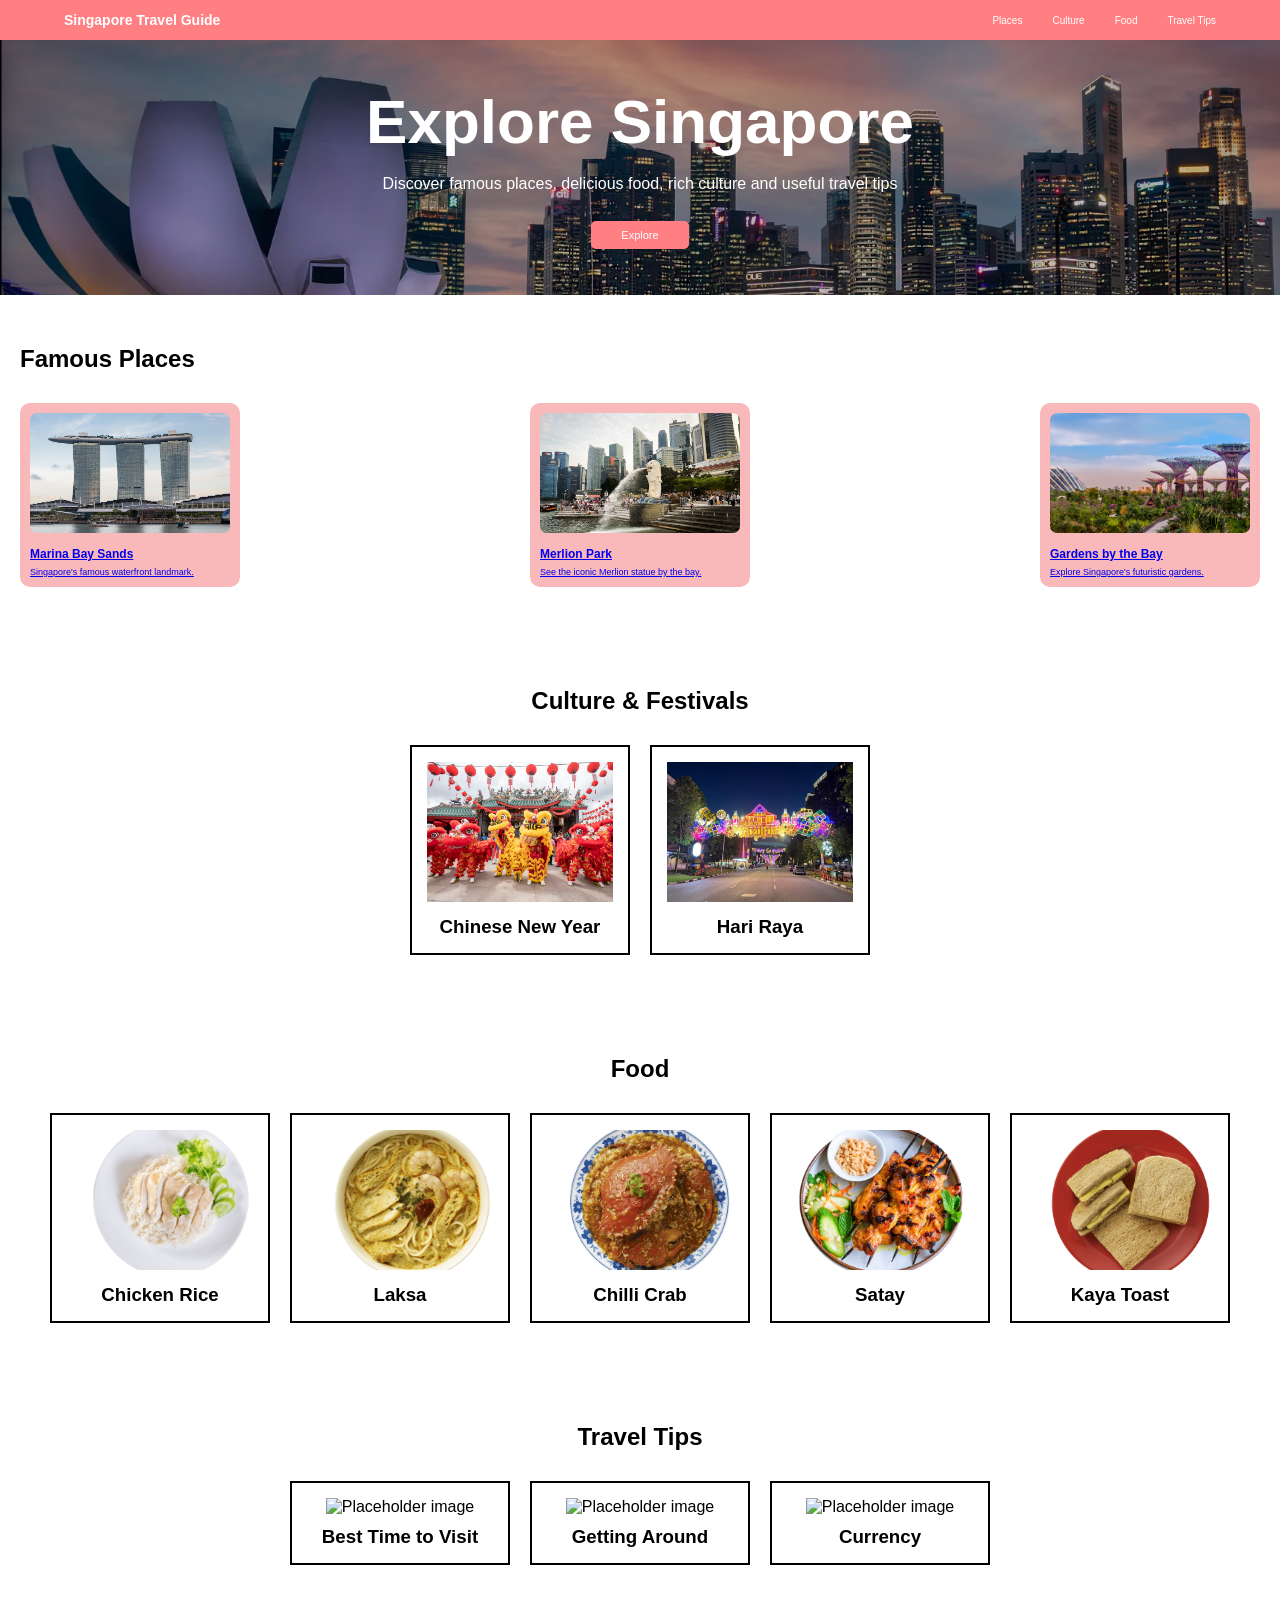
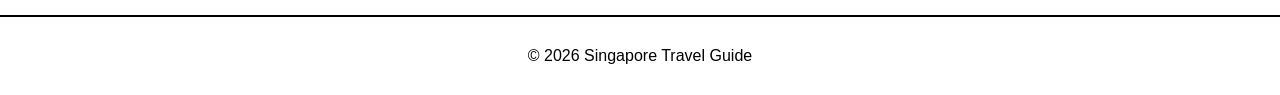
==== index.html @ 527b6844 "Add places page" ====
<!DOCTYPE html>
<html lang="en">
<head>
    <meta charset="UTF-8">
    <meta name="viewport" content="width=device-width, initial-scale=1.0">
    <title>Singapore Travel Guide</title>

    <link rel="stylesheet" href="style.css">
    
</head>

<body>
    <header>
        <h2 class="logo">Singapore Travel Guide</h2>

        <nav>
            <a href="#places">Places</a>
            <a href="#culture">Culture</a>
            <a href="#food">Food</a>
            <a href="#tips">Travel Tips</a>
        </nav>
    </header>

    <main>

        <section class="hero">

            <div class="hero-content">

            <h1>Explore Singapore</h1>

            <p>
                Discover famous places, delicious food, 
                rich culture and useful travel tips
            </p>

            <a href="places.html" class="hero-button">Explore</a>

            </div>

        </section>

        <!-- Places Section -->

        <section id="places" class="places">

            <h2>Famous Places</h2>

            <div class="place-container">

                <a href="places.html#marina" class="place-card">
                    <img src="images/marina-bay-sands.jpg" alt="Marina Bay Sands">
                    <h3>Marina Bay Sands</h3>
                    <p>Singapore's famous waterfront landmark.</p>
                </a>

                <a href="places.html#merlion" class="place-card">
                    <img src="images/merlion-park-singapore.jpg" alt="Merlion Park">
                    <h3>Merlion Park</h3>
                    <p>See the iconic Merlion statue by the bay.</p>
                </a>

                <a href="places.html#gardens" class="place-card">
                    <img src="images/garden-by-the-bay.jpg" alt="Gardens by the Bay">
                    <h3>Gardens by the Bay</h3>
                    <p>Explore Singapore's futuristic gardens.</p>
                </a>
        
            </div>

        </section>

        <!-- Culture Section -->

        <section id="culture" class="culture">

            <h2>Culture & Festivals</h2>

            <div class="culture-container">

                <div class="culture-card">
                    <img src="images/chinese-new-year.jpg" alt="Chinese New Year">
                    <h3>Chinese New Year</h3>
                </div>

                <div class="culture-card">
                    <img src="images/hari-raya.jpg" alt="Hari Raya">
                    <h3>Hari Raya</h3>
                </div>

            </div>

        </section>

        <!-- Food Section -->

        <section id="food" class="food">

            <h2>Food</h2>

            <div class="food-container">

                <div class="food-card">
                    <img src="images/chicken-rice.jpg" alt="Chicken Rice">
                    <h3>Chicken Rice</h3>
                </div>

                <div class="food-card">
                    <img src="images/laksa.jpg" alt="Laksa">
                    <h3>Laksa</h3>
                </div>

                <div class="food-card">
                    <img src="images/chilli-crab.jpg" alt="Chilli Crab">
                    <h3>Chilli Crab</h3>
                </div>

                <div class="food-card">
                    <img src="images/satay.jpg" alt="Satay">
                    <h3>Satay</h3>
                </div>

                <div class="food-card">
                    <img src="images/kaya-toast.jpg" alt="Kaya Toast">
                    <h3>Kaya Toast</h3>
                </div>

            </div>

        </section>

        <!-- Travel Tips Section -->

        <section id="tips" class="tips">

            <h2>Travel Tips</h2>

            <div class="tips-container">

                <div class="tips-card">
                    <img src="images/placeholder.jpg" alt="Placeholder image">
                    <h3>Best Time to Visit</h3>
                </div>

                <div class="tips-card">
                    <img src="images/placeholder.jpg" alt="Placeholder image">
                    <h3>Getting Around</h3>
                </div>

                <div class="tips-card">
                    <img src="images/placeholder.jpg" alt="Placeholder image">
                    <h3>Currency</h3>
                </div>

            </div>

        </section>
        
    </main>

    <footer>
        <p>© 2026 Singapore Travel Guide</p>
    </footer>

</body>
</html>
---- style.css ----
/* ==== Reset ==== */

* {
    margin: 0;
    padding: 0;
    box-sizing: border-box;
}

/* ==== Body ==== */

body {
    font-family: Arial, sans-serif;
}

/* ==== Header ==== */

header {
    height: 40px;
    padding: 0 5%;

    background-color: #ff7f82;

    display: flex;
    justify-content: space-between;
    align-items: center;
}

/* ==== Logo ==== */
.logo {
    color: white;
    text-decoration: none;
    font-size: 14px;
    font-weight: bold;
}

/* ==== Navigation ==== */

nav {
    display: flex;
    gap: 30px;
}

nav a {
    color: white;
    text-decoration: none;
    font-size: 10px;
    
}

nav a:hover {
    text-decoration: underline;
}

/* Hero Section */

.hero {
    height: 255px;

    background-image: 
        linear-gradient(
        rgba(0, 0, 0, 0.25),
        rgba(0, 0, 0, 0.25)
        ),    
        url("images/hero.jpg");

    background-size: cover;
    background-position: center;
    
    display: flex;
    justify-content: center;
    align-items: center;

    text-align: center;
}

.hero-content {
    text-align: center;
    color: white;
    max-width: 700px;
}

.hero h1 {
    font-size: 62px;
    margin-bottom: 15px;
    color: white;
}

.hero p {
    font-size: 16px;
    line-height: 1.5;
    margin-bottom: 25px;
    color: white;
}

.hero-button {
    display: inline-block;
    background-color: #ff7f82;
    color: white;
    text-decoration: none;
    padding: 8px 30px;
    border-radius: 5px;
    font-size: 11px;
}

.hero-button:hover {
    background-color: #f26569;
}

/* Places Section */

.places {
    padding: 50px 20px;
}

.places h2{
    text-align: left;
    margin-bottom: 30px;
}

.place-container {
    display: flex;
    justify-content: space-between;
    gap: 40px;
}

.place-card {
    width: 220px;
    background-color:  #f9b9ba;
    border-radius: 10px;
    padding: 10px;
    text-align: center;
}

.place-card img {
    width: 100%;
    height: 120px;
    object-fit: cover;
    border-radius: 7px;
    margin-bottom: 10px;
}

.place-card h3 {
    font-size: 12px;
    text-align: left;
    margin-bottom: 6px;
}

.place-card p{
    font-size: 9px;
    text-align: left;
}

.page-header {
    background-color: #fff0f0;
    text-align: center;
    padding: 40px 20px;
}

.page-header h1 {
    font-size: 32px;
    margin-bottom: 10px;
}

.page-header p {
    font-size: 14px;
}

.content {
    background-color: #fff0f0;
    padding: 20px 5% 50px;
}

.back-button {
    display: inline-block;
    background-color: #ff7f82;
    color: white;
    text-decoration: none;
    padding: 8px 18px;
    border-radius: 5px;
    font-size: 11px;
    margin-bottom: 25px;
}

.content-card {
    background-color: #f9b9ba;
    border-radius: 10px;
    padding: 15px;
    margin-bottom: 25px;
}

.content-card img {
    width: 100%;
    max-width: 500px;
    height: 220px;
    object-fit: cover;
    border-radius: 8px;
    display: block;
    margin-bottom: 15px;
}

.content-card h2 {
    font-size: 20px;
    margin-bottom: 8px;
}

.content-card p {
    font-size: 13px;
    line-height: 1.5;
}

/* Culture Section */

.culture {
    padding: 50px 20px;
}

.culture h2 {
    text-align: center;
    margin-bottom: 30px;
}

.culture-container {
    display: flex;
    justify-content: center;
    gap: 20px;
}

.culture-card {
    width: 220px;
    border: 2px solid black;
    padding: 15px;
    text-align: center;
}

.culture-card img {
    width: 100%;
    height: 140px;
    object-fit: cover;
    margin-bottom: 10px;
}

/* Food Section */

.food {
    padding: 50px 20px;
}

.food h2 {
    text-align: center;
    margin-bottom: 30px;
}

.food-container {
    display: flex;
    justify-content: center;
    gap: 20px;
    flex-wrap: wrap;
}

.food-card {
    width: 220px;
    border: 2px solid black;
    padding: 15px;
    text-align: center;
}

.food-card img {
    width: 100%;
    height: 140px;
    object-fit: cover;
    margin-bottom: 10px;
}

/* Travel Tips Section */

.tips {
    padding: 50px 20px;
}

.tips h2 {
    text-align: center;
    margin-bottom: 30px;
}

.tips-container {
    display: flex;
    justify-content: center;
    gap: 20px;
}

.tips-card {
    width: 220px;
    border: 2px solid black;
    padding: 15px;
    text-align: center;
}

.tips-card img {
    width: 100%;
    height: 140px;
    object-fit: cover;
    margin-bottom: 10px;
}

/* Footer */

footer {
    text-align: center;
    padding: 30px;
    border-top: 2px solid black;
}
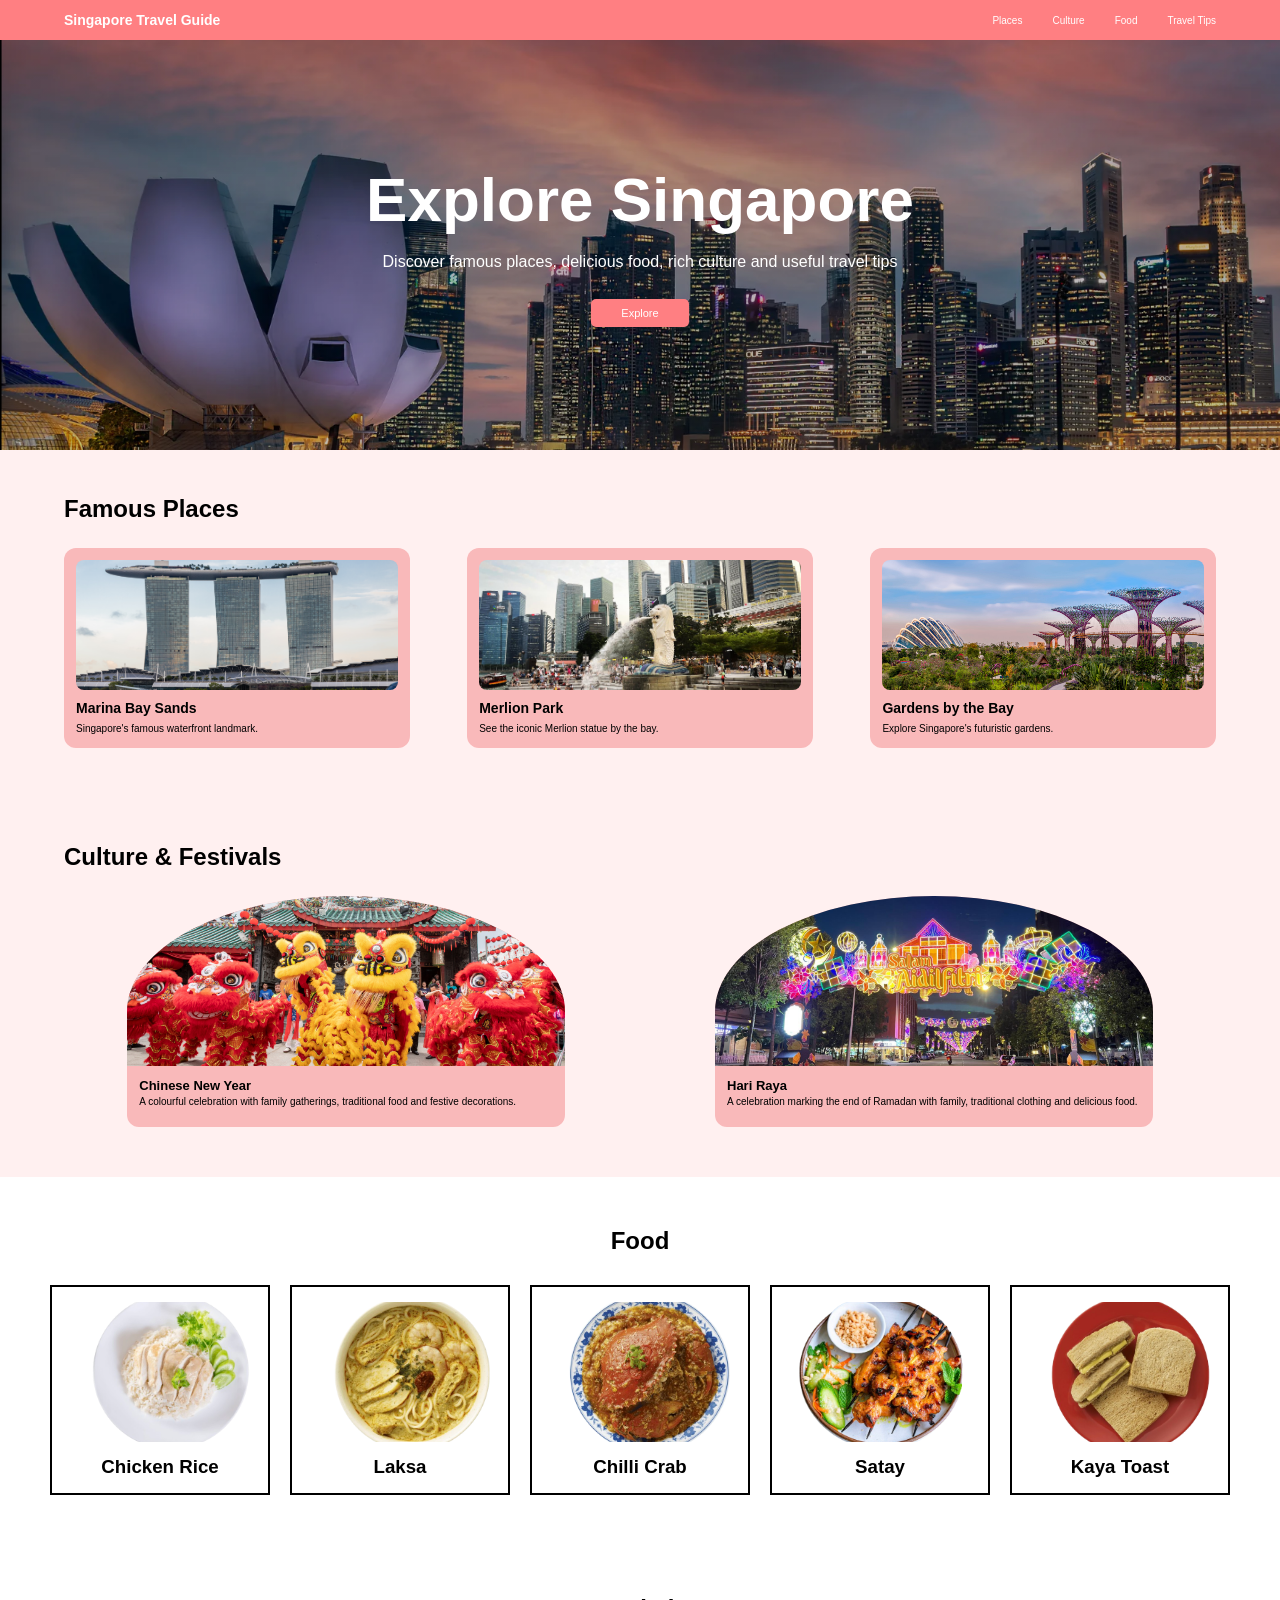
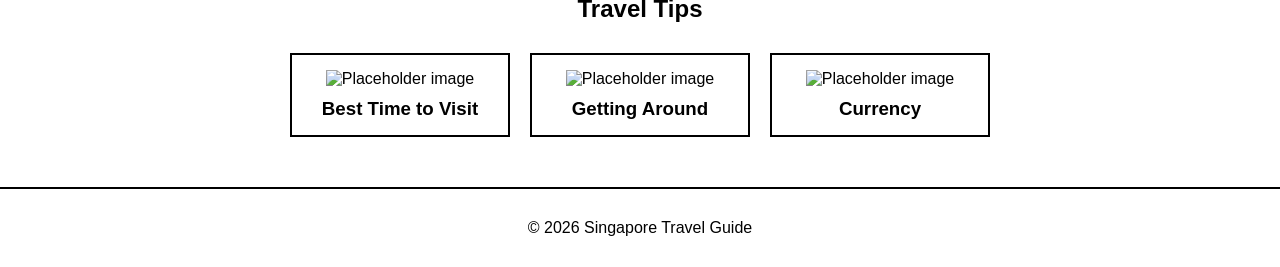
==== commit 22621ae4: "Style culture section" ====
--- a/index.html
+++ b/index.html
@@ -81,11 +81,13 @@
                 <div class="culture-card">
                     <img src="images/chinese-new-year.jpg" alt="Chinese New Year">
                     <h3>Chinese New Year</h3>
+                    <p>A colourful celebration with family gatherings, traditional food and festive decorations.</p>
                 </div>
 
                 <div class="culture-card">
                     <img src="images/hari-raya.jpg" alt="Hari Raya">
                     <h3>Hari Raya</h3>
+                    <p>A celebration marking the end of Ramadan with family, traditional clothing and delicious food.</p>
                 </div>
 
             </div>
--- a/style.css
+++ b/style.css
@@ -54,7 +54,7 @@
 /* Hero Section */
 
 .hero {
-    height: 255px;
+    height: 410px;
 
     background-image: 
         linear-gradient(
@@ -109,46 +109,52 @@
 /* Places Section */
 
 .places {
-    padding: 50px 20px;
+    padding: 45px 5%;
+    background-color: #fff0f0;
 }
 
 .places h2{
     text-align: left;
-    margin-bottom: 30px;
+    font-size: 24px;
+    margin-bottom: 25px;
 }
 
 .place-container {
     display: flex;
     justify-content: space-between;
-    gap: 40px;
+    gap: 35px;
 }
 
 .place-card {
-    width: 220px;
+    width: 30%;
     background-color:  #f9b9ba;
-    border-radius: 10px;
-    padding: 10px;
-    text-align: center;
+    border-radius: 12px;
+    padding: 12px;
+    text-align: left;
+    text-decoration: none;
+    color: black;
 }
 
 .place-card img {
     width: 100%;
-    height: 120px;
-    object-fit: cover;
-    border-radius: 7px;
+    height: 130px;
+    object-fit: cover;
+    border-radius: 8px;
+    display: block;
     margin-bottom: 10px;
 }
 
 .place-card h3 {
-    font-size: 12px;
-    text-align: left;
+    font-size: 14px;
     margin-bottom: 6px;
 }
 
 .place-card p{
-    font-size: 9px;
-    text-align: left;
-}
+    font-size: 10px;
+    line-height: 1.4;
+}
+
+/* Places Page */
 
 .page-header {
     background-color: #fff0f0;
@@ -211,32 +217,43 @@
 /* Culture Section */
 
 .culture {
-    padding: 50px 20px;
+    padding: 50px 5%;
+    background-color: #fff0f0;
 }
 
 .culture h2 {
-    text-align: center;
-    margin-bottom: 30px;
+    font-size: 24px;
+    margin-bottom: 25px;
 }
 
 .culture-container {
     display: flex;
     justify-content: center;
-    gap: 20px;
+    gap: 150px;
 }
 
 .culture-card {
-    width: 220px;
-    border: 2px solid black;
-    padding: 15px;
-    text-align: center;
+    width: 38%;
+    background-color: #f9b9ba;
+    border-radius: 50% 50% 12px 12px;
+    overflow: hidden;
 }
 
 .culture-card img {
     width: 100%;
-    height: 140px;
-    object-fit: cover;
-    margin-bottom: 10px;
+    height: 170px;
+    object-fit: cover;
+    display: block;
+}
+
+.culture-card h3 {
+    font-size: 13px;
+    padding: 12px 12px 3px;
+}
+
+.culture-card p {
+    font-size: 10px;
+    padding: 0 12px 20px;
 }
 
 /* Food Section */
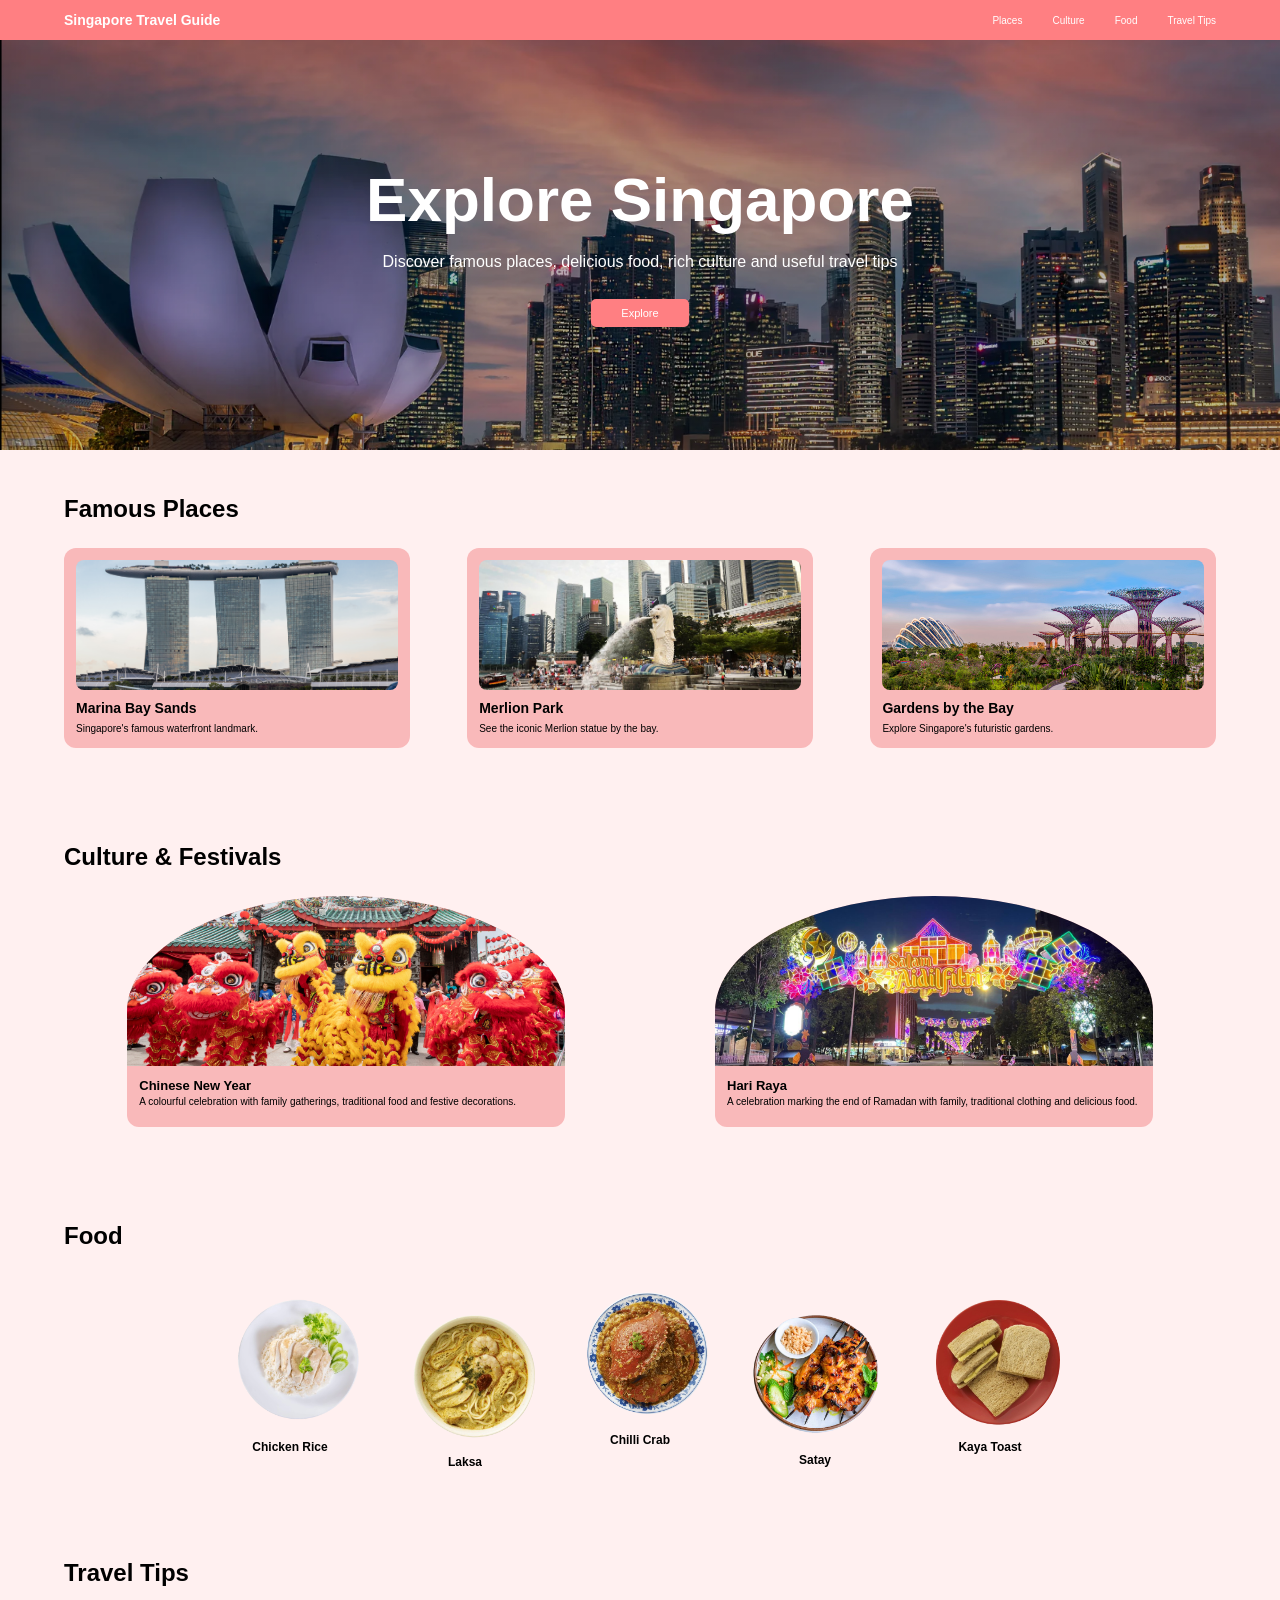
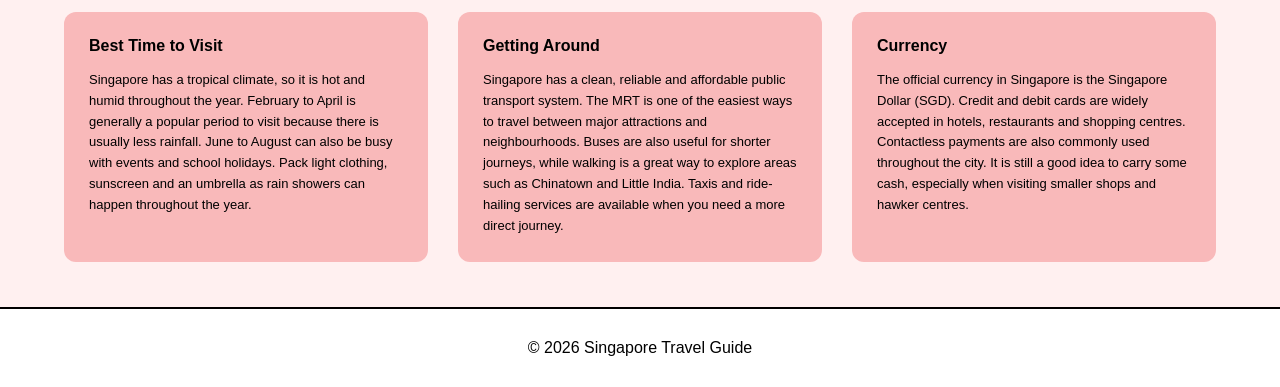
==== commit 602f25ec: "Style travel tips section" ====
--- a/index.html
+++ b/index.html
@@ -140,18 +140,37 @@
             <div class="tips-container">
 
                 <div class="tips-card">
-                    <img src="images/placeholder.jpg" alt="Placeholder image">
                     <h3>Best Time to Visit</h3>
+                    <p> 
+                        Singapore has a tropical climate, so it is hot and humid throughout
+                        the year. February to April is generally a popular period to visit
+                        because there is usually less rainfall. June to August can also be
+                        busy with events and school holidays. Pack light clothing, sunscreen
+                        and an umbrella as rain showers can happen throughout the year.
+                    </p>
                 </div>
 
                 <div class="tips-card">
-                    <img src="images/placeholder.jpg" alt="Placeholder image">
                     <h3>Getting Around</h3>
+                    <p>
+                        Singapore has a clean, reliable and affordable public transport
+                        system. The MRT is one of the easiest ways to travel between major
+                        attractions and neighbourhoods. Buses are also useful for shorter
+                        journeys, while walking is a great way to explore areas such as
+                        Chinatown and Little India. Taxis and ride-hailing services are
+                        available when you need a more direct journey.
+                    </p>
                 </div>
 
                 <div class="tips-card">
-                    <img src="images/placeholder.jpg" alt="Placeholder image">
                     <h3>Currency</h3>
+                    <p>
+                        The official currency in Singapore is the Singapore Dollar (SGD).
+                        Credit and debit cards are widely accepted in hotels, restaurants
+                        and shopping centres. Contactless payments are also commonly used
+                        throughout the city. It is still a good idea to carry some cash,
+                        especially when visiting smaller shops and hawker centres.
+                    </p>
                 </div>
 
             </div>
--- a/style.css
+++ b/style.css
@@ -259,64 +259,91 @@
 /* Food Section */
 
 .food {
-    padding: 50px 20px;
+    padding: 45px 5%;
+    background-color: #fff0f0;
 }
 
 .food h2 {
-    text-align: center;
-    margin-bottom: 30px;
+    font-size: 24px;
+    margin-bottom: 25px;
 }
 
 .food-container {
     display: flex;
     justify-content: center;
-    gap: 20px;
-    flex-wrap: wrap;
+    align-items: center;
+    gap: 35px;
 }
 
 .food-card {
-    width: 220px;
-    border: 2px solid black;
-    padding: 15px;
+    width: 140px;
     text-align: center;
 }
 
 .food-card img {
-    width: 100%;
+    width: 140px;
     height: 140px;
     object-fit: cover;
-    margin-bottom: 10px;
+    border-radius: 50%;
+    display: block;
+    margin: 0 auto 10px;
+}
+
+.food-card h3 {
+    font-size: 12px;
+}
+
+.food-card:nth-child(2) {
+    margin-top: 30px;
+}
+
+.food-card:nth-child(3) {
+    margin-top: -15px;
+}
+
+.food-card:nth-child(4) {
+    margin-top: 25px;
 }
 
 /* Travel Tips Section */
 
 .tips {
-    padding: 50px 20px;
+    padding: 45px 5%;
+    background-color: #fff0f0;
 }
 
 .tips h2 {
-    text-align: center;
-    margin-bottom: 30px;
+    font-size: 24px;
+    margin-bottom: 25px;
 }
 
 .tips-container {
     display: flex;
     justify-content: center;
-    gap: 20px;
+    gap: 30px;
 }
 
 .tips-card {
-    width: 220px;
-    border: 2px solid black;
-    padding: 15px;
-    text-align: center;
+    width: 32%;
+    background-color: #f9b9ba;
+    border-radius: 12px;
+    padding: 25px;
+    text-align: left;
+    min-height: 250px;
 }
 
 .tips-card img {
-    width: 100%;
-    height: 140px;
-    object-fit: cover;
-    margin-bottom: 10px;
+    display: none;
+}
+
+.tips-card h3 {
+    font-size: 16px;
+    margin-bottom: 15px;
+}
+
+.tips-card p {
+    font-size: 13px;
+    line-height: 1.6;
 }
 
 /* Footer */
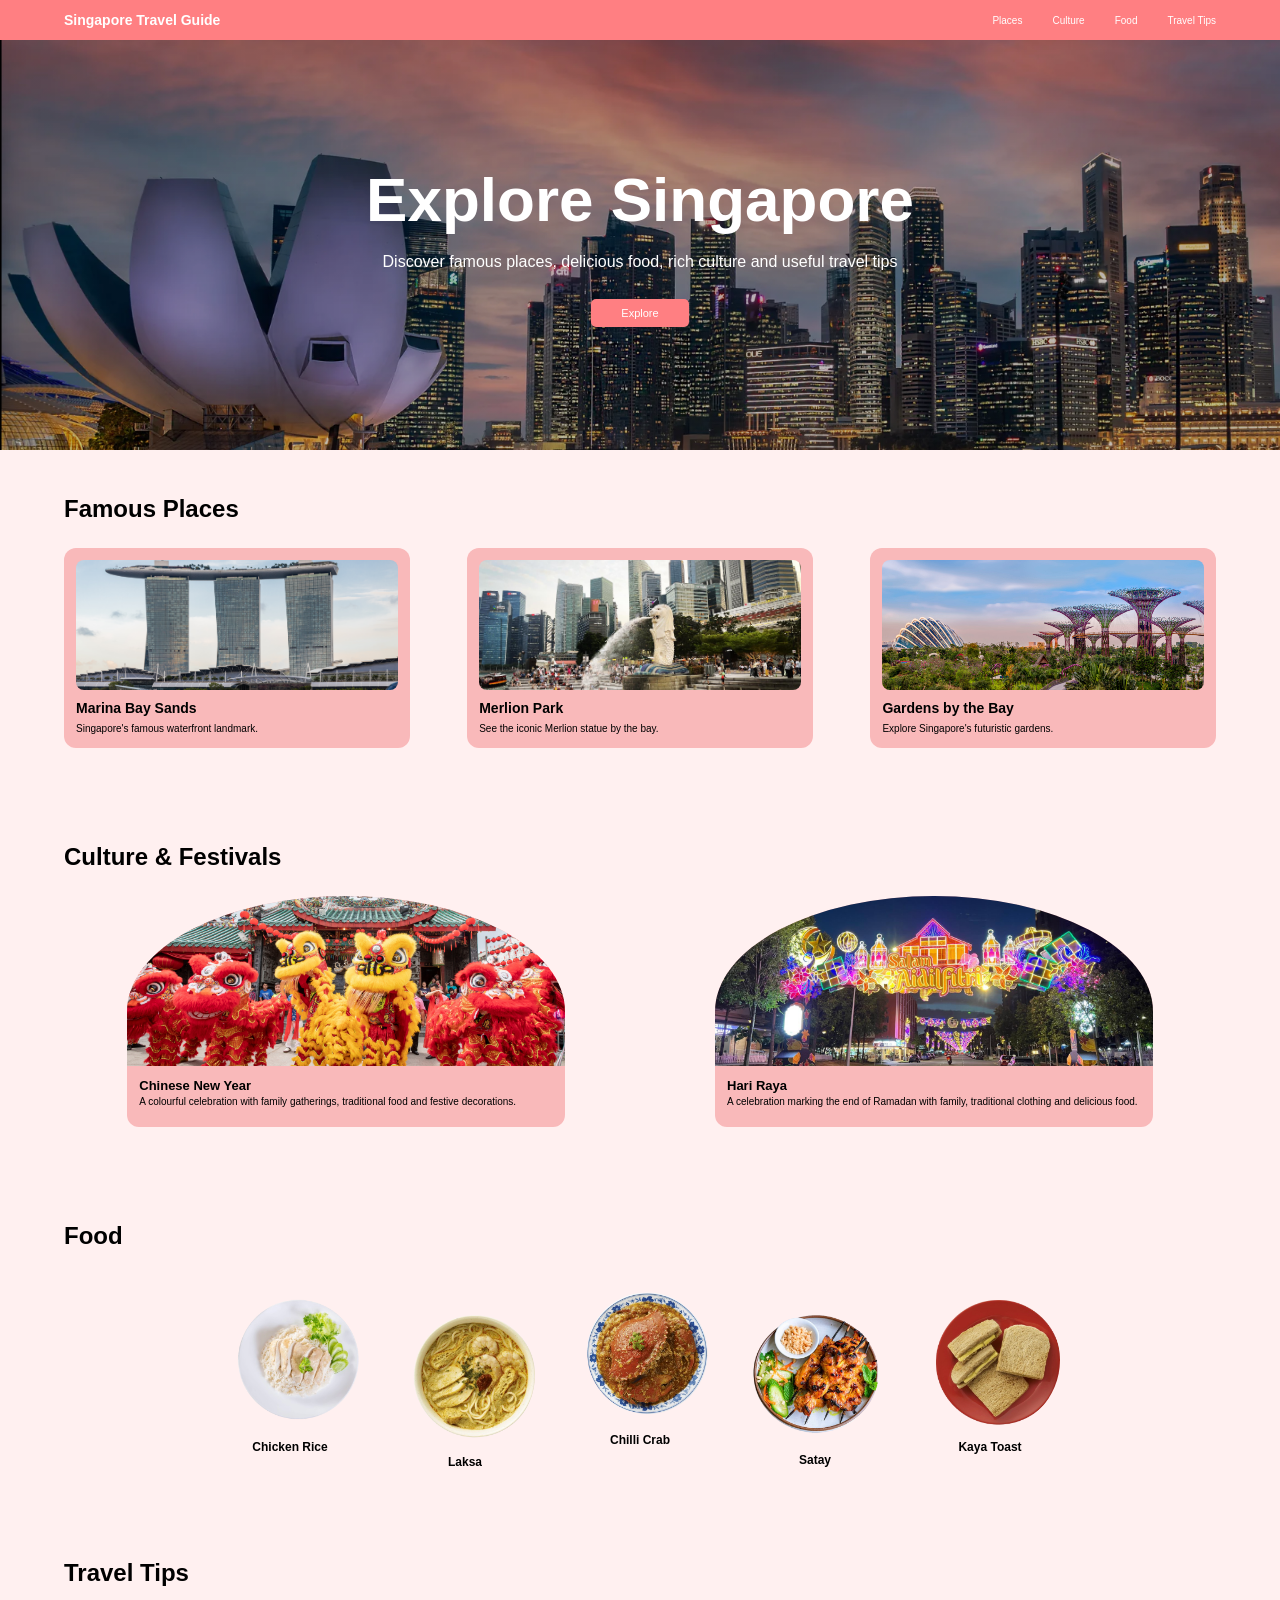
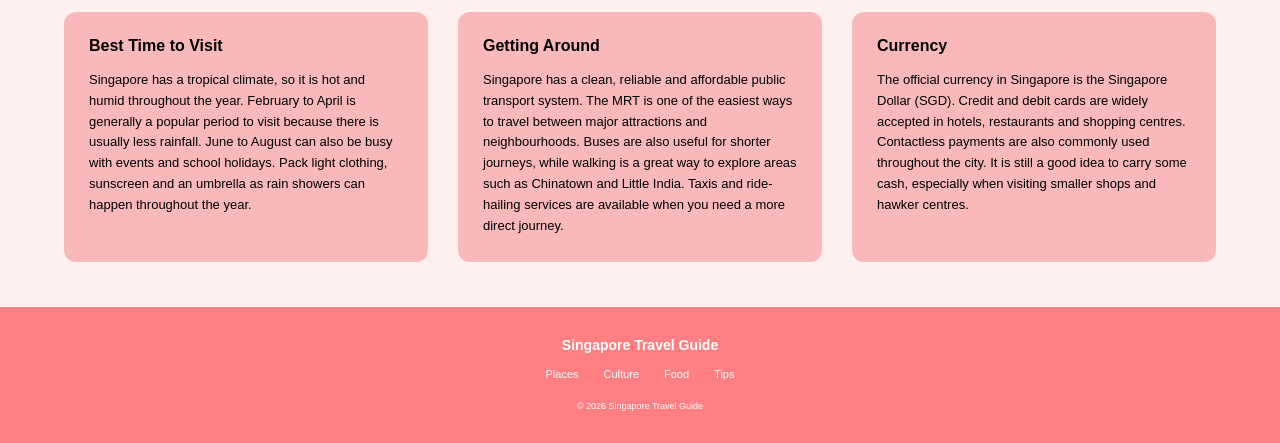
==== commit 699bb56a: "Style footer" ====
--- a/index.html
+++ b/index.html
@@ -180,8 +180,19 @@
     </main>
 
     <footer>
-        <p>© 2026 Singapore Travel Guide</p>
-    </footer>
+
+    <p>Singapore Travel Guide</p>
+
+    <div class="footer-links">
+        <a href="#places">Places</a>
+        <a href="#culture">Culture</a>
+        <a href="#food">Food</a>
+        <a href="#tips">Tips</a>
+    </div>
+
+    <small>© 2026 Singapore Travel Guide</small>
+
+</footer>
 
 </body>
 </html>
--- a/style.css
+++ b/style.css
@@ -349,7 +349,35 @@
 /* Footer */
 
 footer {
+    background-color: #ff7f82;
+    color: white;
     text-align: center;
     padding: 30px;
-    border-top: 2px solid black;
+}
+
+footer p {
+    font-size: 14px;
+    font-weight: bold;
+    margin-bottom: 15px;
+}
+
+.footer-links {
+    display: flex;
+    justify-content: center;
+    gap: 25px;
+    margin-bottom: 15px;
+}
+
+.footer-links a {
+    color: white;
+    text-decoration: none;
+    font-size: 11px;
+}
+
+.footer-links a:hover {
+    text-decoration: underline;
+}
+
+footer small {
+    font-size: 9px;
 }
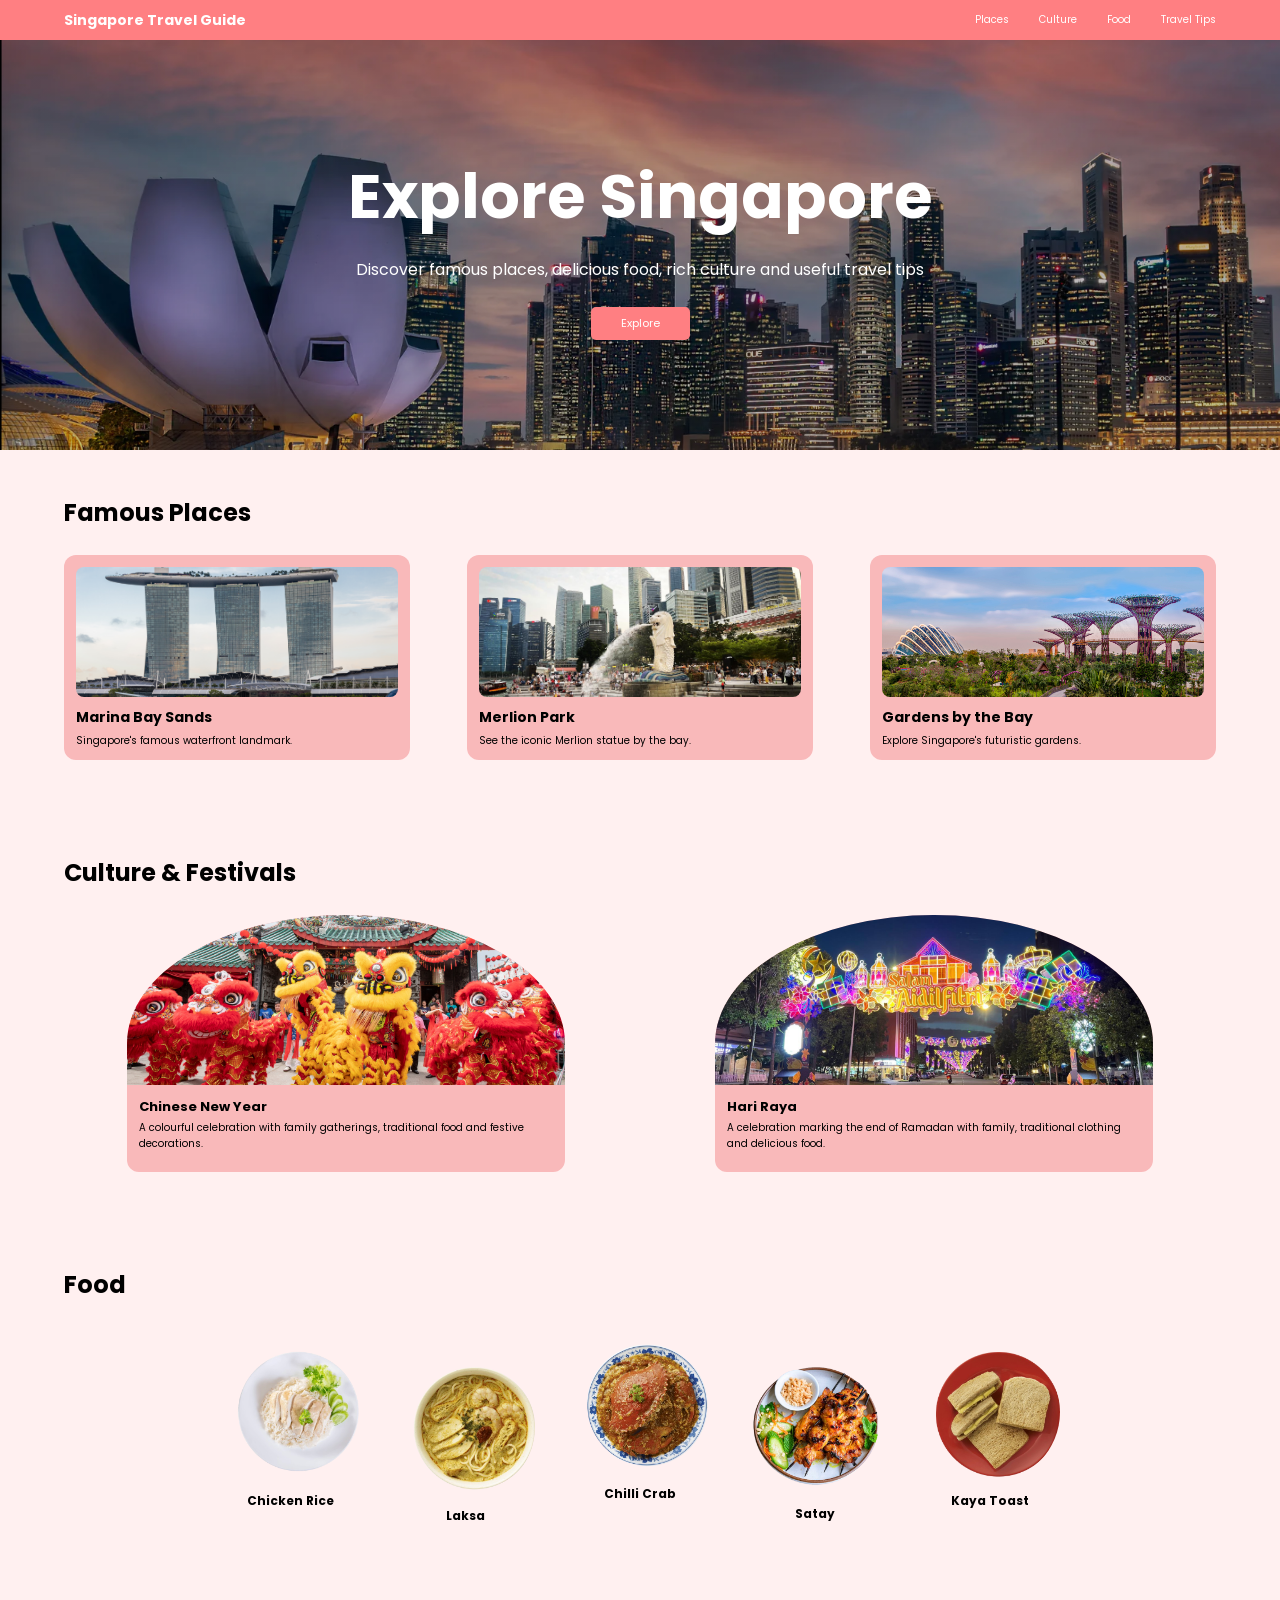
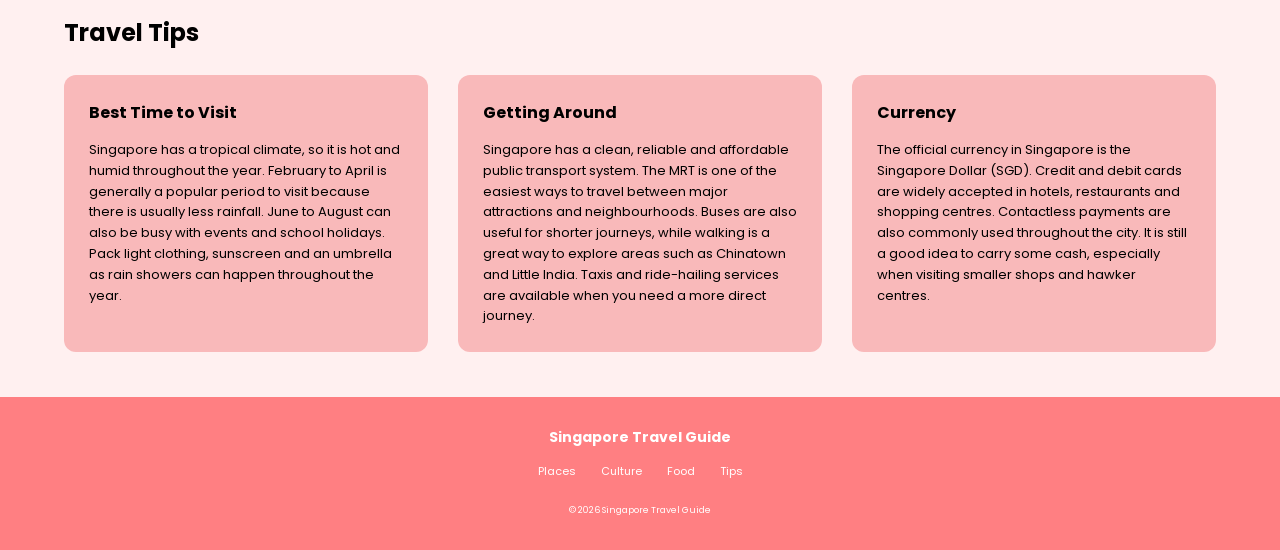
==== commit 972ed4de: "Change website font" ====
--- a/index.html
+++ b/index.html
@@ -1,10 +1,13 @@
 <!DOCTYPE html>
 <html lang="en">
+
 <head>
     <meta charset="UTF-8">
     <meta name="viewport" content="width=device-width, initial-scale=1.0">
     <title>Singapore Travel Guide</title>
-
+    <link rel="preconnect" href="https://fonts.googleapis.com">
+    <link rel="preconnect" href="https://fonts.gstatic.com" crossorigin>
+    <link href="https://fonts.googleapis.com/css2?family=Poppins:wght@400;500;600;700&display=swap" rel="stylesheet">
     <link rel="stylesheet" href="style.css">
     
 </head>
@@ -179,7 +182,7 @@
         
     </main>
 
-    <footer>
+<footer>
 
     <p>Singapore Travel Guide</p>
 
--- a/style.css
+++ b/style.css
@@ -9,7 +9,7 @@
 /* ==== Body ==== */
 
 body {
-    font-family: Arial, sans-serif;
+    font-family: 'Poppins', sans-serif;
 }
 
 /* ==== Header ==== */
@@ -293,6 +293,8 @@
     font-size: 12px;
 }
 
+/* Food Circle Positions */
+
 .food-card:nth-child(2) {
     margin-top: 30px;
 }
@@ -332,10 +334,6 @@
     min-height: 250px;
 }
 
-.tips-card img {
-    display: none;
-}
-
 .tips-card h3 {
     font-size: 16px;
     margin-bottom: 15px;
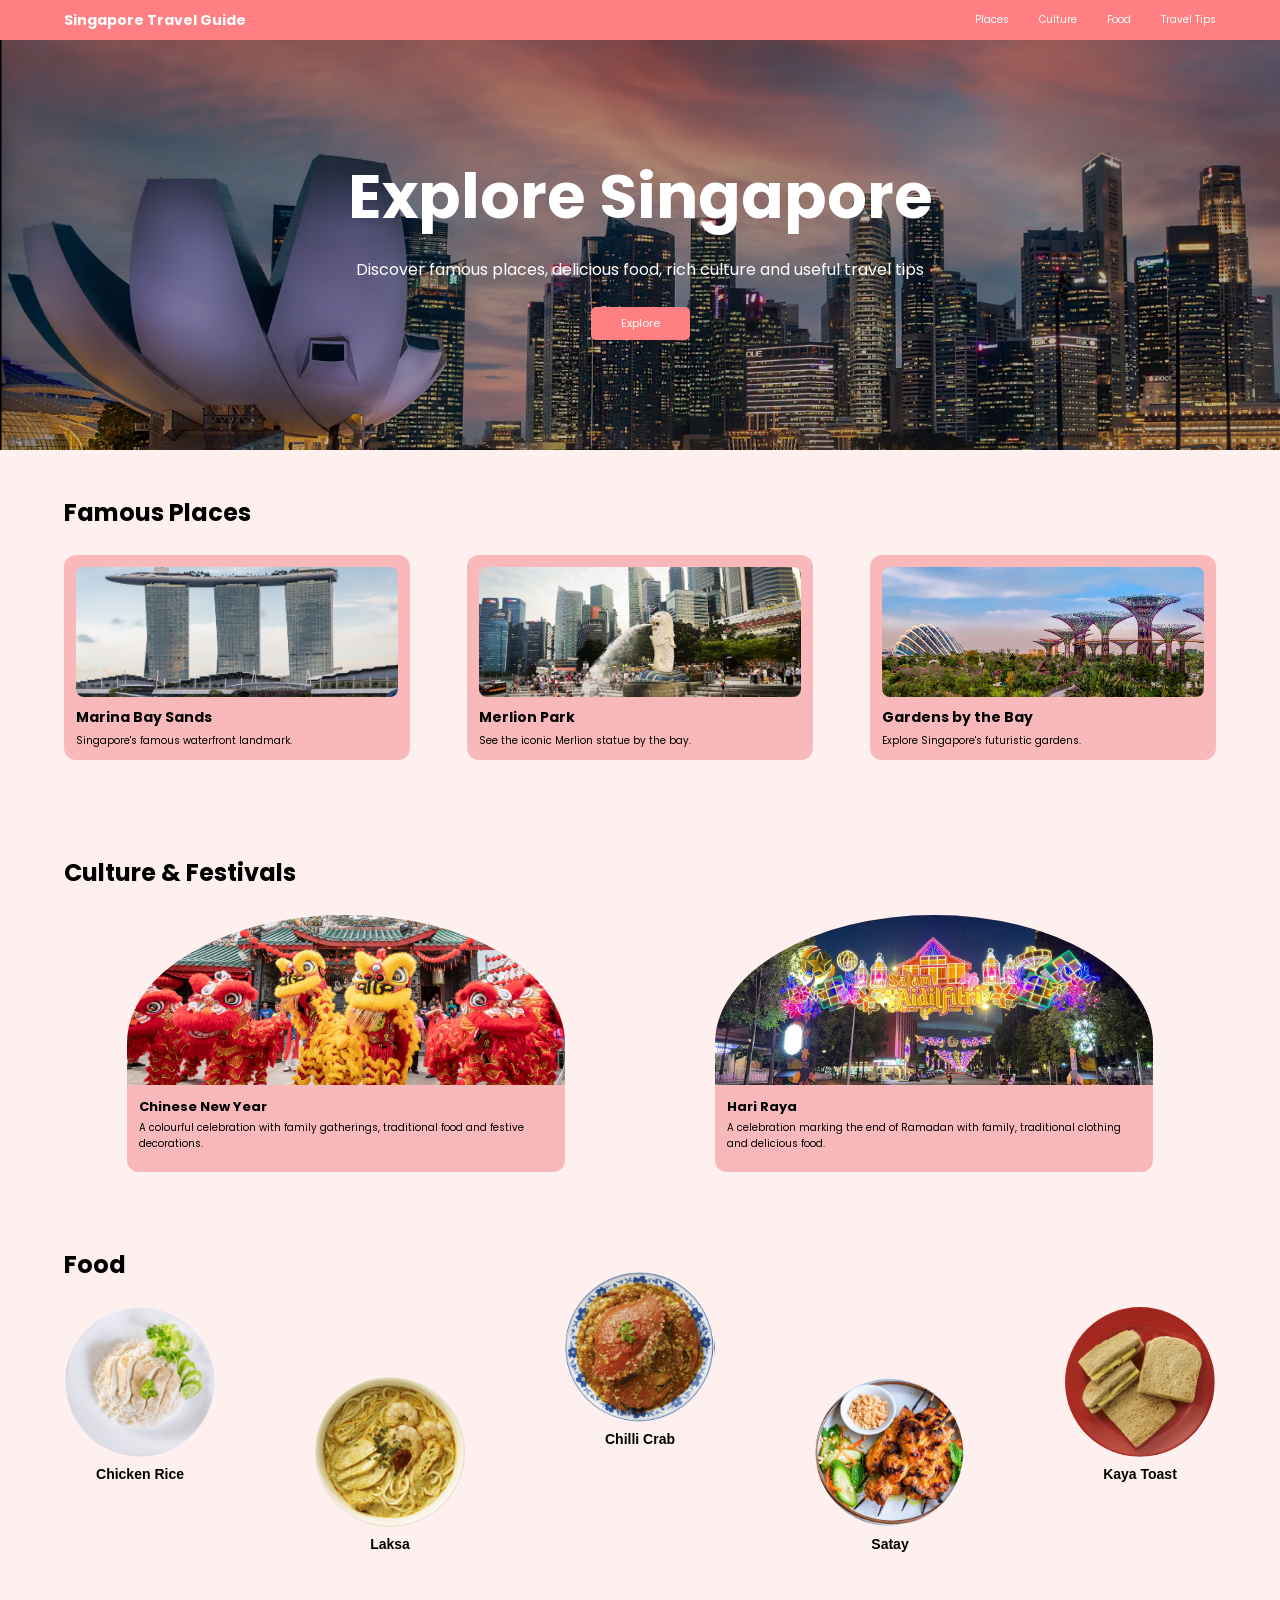
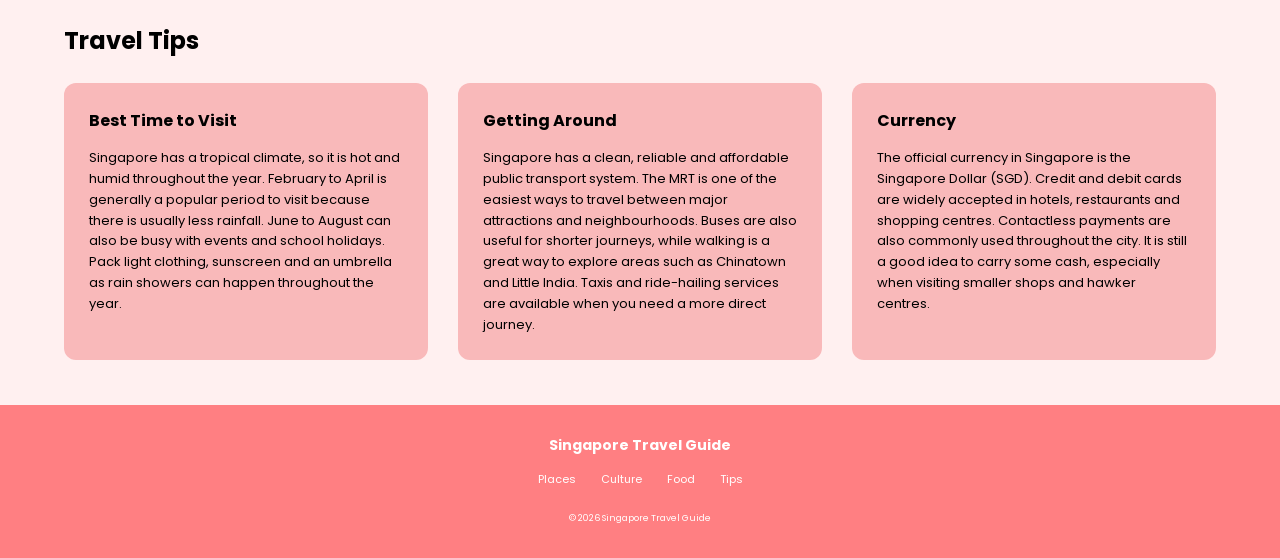
==== commit ef4c5e5a: "Improve navigation and section links" ====
--- a/index.html
+++ b/index.html
@@ -17,10 +17,10 @@
         <h2 class="logo">Singapore Travel Guide</h2>
 
         <nav>
-            <a href="#places">Places</a>
-            <a href="#culture">Culture</a>
-            <a href="#food">Food</a>
-            <a href="#tips">Travel Tips</a>
+            <a href="places.html">Places</a>
+            <a href="culture.html">Culture</a>
+            <a href="food.html">Food</a>
+            <a href="tips.html">Travel Tips</a>
         </nav>
     </header>
 
@@ -47,7 +47,9 @@
 
         <section id="places" class="places">
 
-            <h2>Famous Places</h2>
+            <h2>
+                <a href="places.html">Famous Places</a>
+            </h2>
 
             <div class="place-container">
 
@@ -77,21 +79,23 @@
 
         <section id="culture" class="culture">
 
-            <h2>Culture & Festivals</h2>
+            <h2>
+                <a href="culture.html">Culture & Festivals</a>
+            </h2>
 
             <div class="culture-container">
 
-                <div class="culture-card">
+                <a href="culture.html" class="culture-card">
                     <img src="images/chinese-new-year.jpg" alt="Chinese New Year">
                     <h3>Chinese New Year</h3>
                     <p>A colourful celebration with family gatherings, traditional food and festive decorations.</p>
-                </div>
-
-                <div class="culture-card">
+                </a>
+
+                <a href="culture.html" class="culture-card">
                     <img src="images/hari-raya.jpg" alt="Hari Raya">
                     <h3>Hari Raya</h3>
                     <p>A celebration marking the end of Ramadan with family, traditional clothing and delicious food.</p>
-                </div>
+                </a>
 
             </div>
 
@@ -101,34 +105,36 @@
 
         <section id="food" class="food">
 
-            <h2>Food</h2>
+            <h2> 
+                <a href="food.html">Food</a> 
+            </h2>
 
             <div class="food-container">
 
-                <div class="food-card">
+                <a href="food.html#chicken-rice" class="food-card">
                     <img src="images/chicken-rice.jpg" alt="Chicken Rice">
                     <h3>Chicken Rice</h3>
-                </div>
-
-                <div class="food-card">
+                </a>
+
+                <a href="food.html#laksa" class="food-card">
                     <img src="images/laksa.jpg" alt="Laksa">
                     <h3>Laksa</h3>
-                </div>
-
-                <div class="food-card">
+                </a>
+
+                <a href="food.html#chilli-crab" class="food-card">
                     <img src="images/chilli-crab.jpg" alt="Chilli Crab">
                     <h3>Chilli Crab</h3>
-                </div>
-
-                <div class="food-card">
+                </a>
+
+                <a href="food.html#satay" class="food-card">
                     <img src="images/satay.jpg" alt="Satay">
                     <h3>Satay</h3>
-                </div>
-
-                <div class="food-card">
+                </a>
+
+                <a href="food.html#kaya-toast" class="food-card">
                     <img src="images/kaya-toast.jpg" alt="Kaya Toast">
                     <h3>Kaya Toast</h3>
-                </div>
+                </a>
 
             </div>
 
@@ -142,7 +148,7 @@
 
             <div class="tips-container">
 
-                <div class="tips-card">
+                <a href="tips.html#best-time" class="tips-card">
                     <h3>Best Time to Visit</h3>
                     <p> 
                         Singapore has a tropical climate, so it is hot and humid throughout
@@ -151,9 +157,9 @@
                         busy with events and school holidays. Pack light clothing, sunscreen
                         and an umbrella as rain showers can happen throughout the year.
                     </p>
-                </div>
-
-                <div class="tips-card">
+                </a>
+
+                <a href="tips.html#getting-around" class="tips-card">
                     <h3>Getting Around</h3>
                     <p>
                         Singapore has a clean, reliable and affordable public transport
@@ -163,9 +169,9 @@
                         Chinatown and Little India. Taxis and ride-hailing services are
                         available when you need a more direct journey.
                     </p>
-                </div>
-
-                <div class="tips-card">
+                </a>
+
+                <a href="tips.html#currency" class="tips-card">
                     <h3>Currency</h3>
                     <p>
                         The official currency in Singapore is the Singapore Dollar (SGD).
@@ -174,7 +180,7 @@
                         throughout the city. It is still a good idea to carry some cash,
                         especially when visiting smaller shops and hawker centres.
                     </p>
-                </div>
+                </a>
 
             </div>
 
--- a/style.css
+++ b/style.css
@@ -117,6 +117,15 @@
     text-align: left;
     font-size: 24px;
     margin-bottom: 25px;
+}
+
+.places h2 a {
+    color: black;
+    text-decoration: none;
+}
+
+.places h2 a:hover {
+    text-decoration: underline;
 }
 
 .place-container {
@@ -226,6 +235,15 @@
     margin-bottom: 25px;
 }
 
+.culture h2 a {
+    color: black;
+    text-decoration: none;
+}
+
+.culture h2 a:hover {
+    text-decoration: underline;
+}
+
 .culture-container {
     display: flex;
     justify-content: center;
@@ -237,6 +255,8 @@
     background-color: #f9b9ba;
     border-radius: 50% 50% 12px 12px;
     overflow: hidden;
+    text-decoration: none;
+    color: black;
 }
 
 .culture-card img {
@@ -259,7 +279,7 @@
 /* Food Section */
 
 .food {
-    padding: 45px 5%;
+    padding: 25px 5%;
     background-color: #fff0f0;
 }
 
@@ -268,43 +288,76 @@
     margin-bottom: 25px;
 }
 
+.food h2 a {
+color: black;
+text-decoration: none;
+}
+
+.food h2 a:hover {
+text-decoration: underline;
+}
+
 .food-container {
     display: flex;
     justify-content: center;
+    align-items: flex-start;
+    gap: 100px;
+}
+
+.food-card {
+    width: 150px;
+    flex: 0 0 150px;
+    text-align: center;
+
+    display: flex;
+    flex-direction: column;
     align-items: center;
-    gap: 35px;
 }
 
 .food-card {
-    width: 140px;
-    text-align: center;
+    text-decoration: none;
+    color: black;
 }
 
 .food-card img {
-    width: 140px;
-    height: 140px;
+    width: 150px;
+    height: 150px;
     object-fit: cover;
     border-radius: 50%;
     display: block;
-    margin: 0 auto 10px;
+    margin: 0 auto;
 }
 
 .food-card h3 {
-    font-size: 12px;
-}
-
-/* Food Circle Positions */
+    width: 150px;
+    margin: 8px 0 0;
+    padding: 0;
+    text-align: center;
+    font-size: 14px;
+    font-weight: 600;
+    line-height: 1.3;
+}
+
+/* Staggered circles */
+
+.food-card:nth-child(1) {
+    margin-top: 0;
+}
 
 .food-card:nth-child(2) {
-    margin-top: 30px;
+    margin-top: 70px;
 }
 
 .food-card:nth-child(3) {
-    margin-top: -15px;
+    margin-top: -35px;
 }
 
 .food-card:nth-child(4) {
-    margin-top: 25px;
+    margin-top: 70px;
+}
+
+.food-card:nth-child(5) {
+    margin-top: 0;
 }
 
 /* Travel Tips Section */
@@ -332,6 +385,8 @@
     padding: 25px;
     text-align: left;
     min-height: 250px;
+    text-decoration: none;
+    color: black;
 }
 
 .tips-card h3 {
@@ -378,4 +433,80 @@
 
 footer small {
     font-size: 9px;
+}
+
+/* ==== Travel Tips Page ==== */
+
+.tips-page {
+    background-color: #fff0f0;
+    padding: 25px 10% 60px;
+}
+
+.tip-intro {
+    text-align: center;
+    max-width: 650px;
+    margin: 20px auto 45px;
+}
+
+.tip-intro h2 {
+    font-size: 28px;
+    margin-bottom: 12px;
+}
+
+.tip-intro p {
+    font-size: 14px;
+    line-height: 1.6;
+}
+
+.tip-list {
+    max-width: 900px;
+    margin: 0 auto;
+}
+
+.tip-item {
+    display: flex;
+    align-items: flex-start;
+    gap: 30px;
+
+    background-color: #f9b9ba;
+    border-radius: 15px;
+
+    padding: 30px;
+    margin-bottom: 25px;
+}
+
+.tip-number {
+    min-width: 65px;
+    height: 65px;
+
+    background-color: #ff7f82;
+    color: white;
+
+    border-radius: 50%;
+
+    display: flex;
+    justify-content: center;
+    align-items: center;
+
+    font-size: 16px;
+    font-weight: 600;
+}
+
+.tip-text {
+    flex: 1;
+}
+
+.tip-text h2 {
+    font-size: 20px;
+    margin-bottom: 12px;
+}
+
+.tip-text p {
+    font-size: 13px;
+    line-height: 1.6;
+    margin-bottom: 10px;
+}
+
+.tip-text p:last-child {
+    margin-bottom: 0;
 }
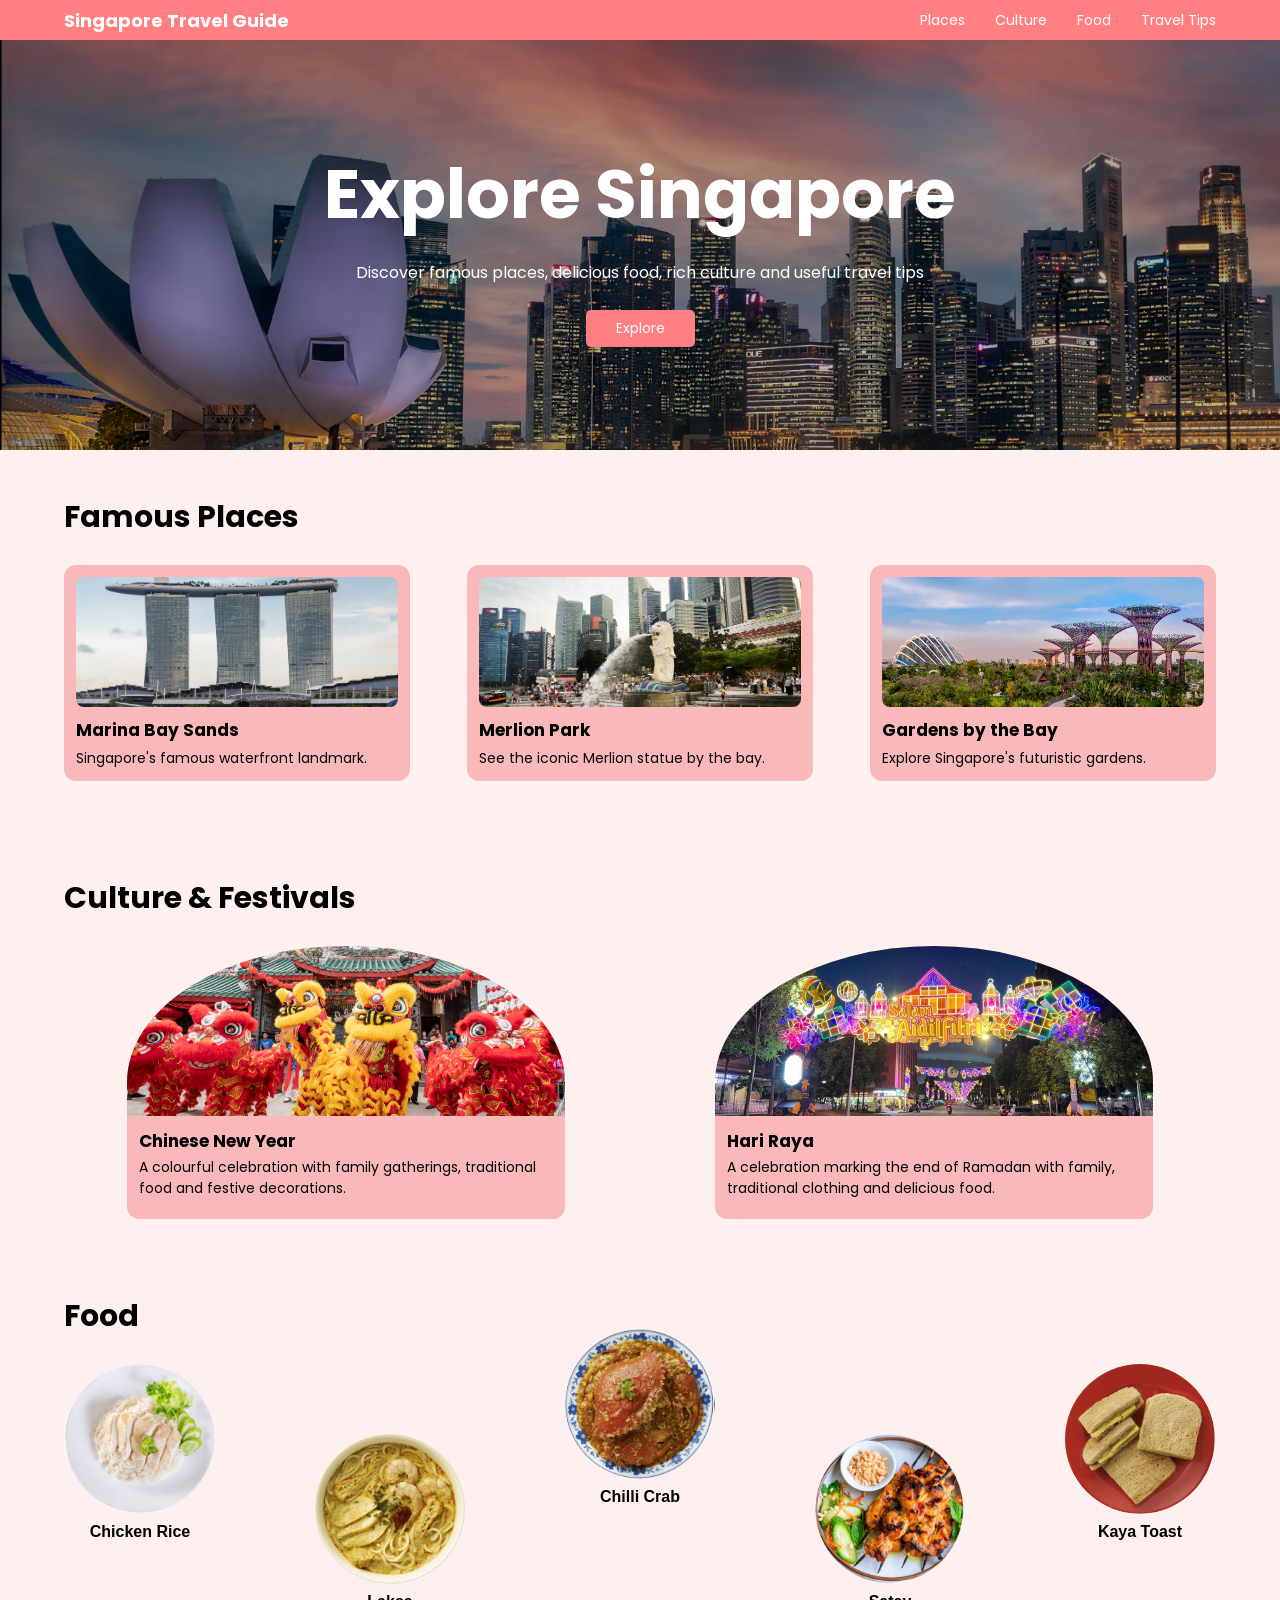
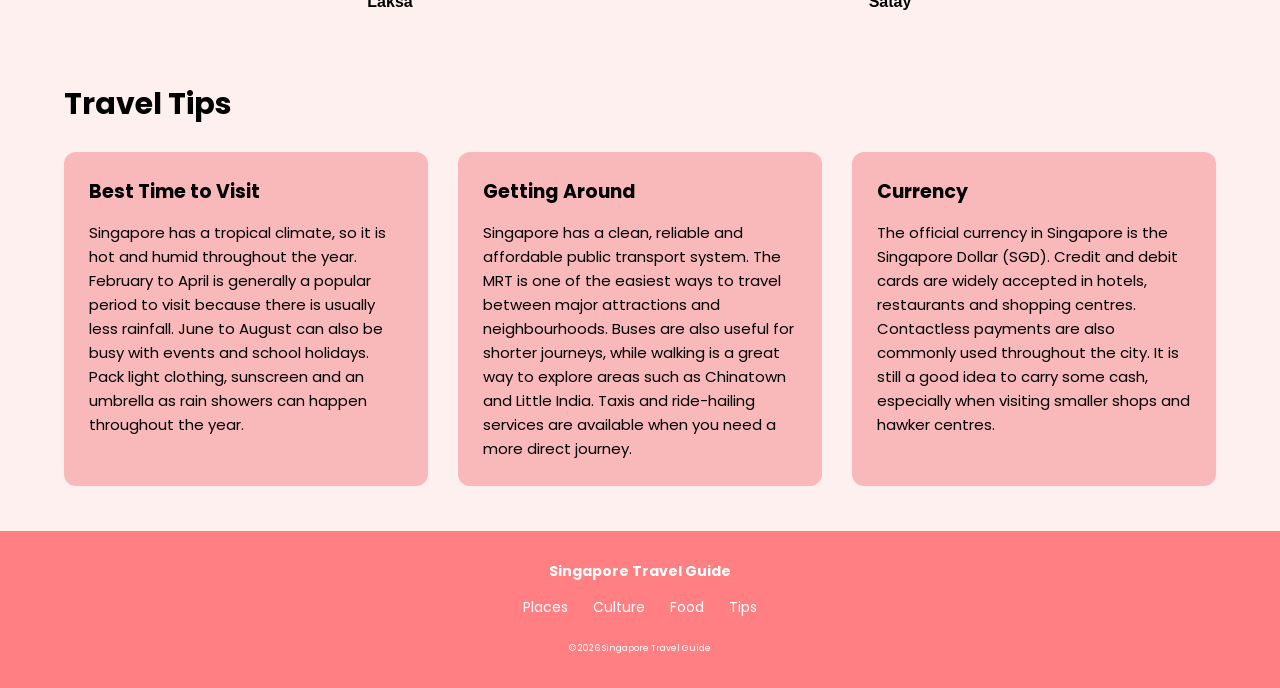
==== commit f0811e5f: "Make Travel Tips heading clickable" ====
--- a/index.html
+++ b/index.html
@@ -144,7 +144,9 @@
 
         <section id="tips" class="tips">
 
-            <h2>Travel Tips</h2>
+            <h2>
+                <a href="tips.html">Travel Tips</a>
+            </h2>
 
             <div class="tips-container">
 
--- a/style.css
+++ b/style.css
@@ -29,7 +29,7 @@
 .logo {
     color: white;
     text-decoration: none;
-    font-size: 14px;
+    font-size: 18px;
     font-weight: bold;
 }
 
@@ -43,7 +43,7 @@
 nav a {
     color: white;
     text-decoration: none;
-    font-size: 10px;
+    font-size: 14px;
     
 }
 
@@ -80,7 +80,7 @@
 }
 
 .hero h1 {
-    font-size: 62px;
+    font-size: 68px;
     margin-bottom: 15px;
     color: white;
 }
@@ -99,7 +99,7 @@
     text-decoration: none;
     padding: 8px 30px;
     border-radius: 5px;
-    font-size: 11px;
+    font-size: 14px;
 }
 
 .hero-button:hover {
@@ -115,7 +115,7 @@
 
 .places h2{
     text-align: left;
-    font-size: 24px;
+    font-size: 30px;
     margin-bottom: 25px;
 }
 
@@ -154,12 +154,12 @@
 }
 
 .place-card h3 {
-    font-size: 14px;
+    font-size: 17px;
     margin-bottom: 6px;
 }
 
 .place-card p{
-    font-size: 10px;
+    font-size: 14px;
     line-height: 1.4;
 }
 
@@ -172,12 +172,12 @@
 }
 
 .page-header h1 {
-    font-size: 32px;
+    font-size: 40px;
     margin-bottom: 10px;
 }
 
 .page-header p {
-    font-size: 14px;
+    font-size: 17px;
 }
 
 .content {
@@ -192,7 +192,7 @@
     text-decoration: none;
     padding: 8px 18px;
     border-radius: 5px;
-    font-size: 11px;
+    font-size: 14px;
     margin-bottom: 25px;
 }
 
@@ -214,12 +214,12 @@
 }
 
 .content-card h2 {
-    font-size: 20px;
+    font-size: 26px;
     margin-bottom: 8px;
 }
 
 .content-card p {
-    font-size: 13px;
+    font-size: 16px;
     line-height: 1.5;
 }
 
@@ -231,7 +231,7 @@
 }
 
 .culture h2 {
-    font-size: 24px;
+    font-size: 30px;
     margin-bottom: 25px;
 }
 
@@ -267,12 +267,12 @@
 }
 
 .culture-card h3 {
-    font-size: 13px;
+    font-size: 17px;
     padding: 12px 12px 3px;
 }
 
 .culture-card p {
-    font-size: 10px;
+    font-size: 14px;
     padding: 0 12px 20px;
 }
 
@@ -284,7 +284,7 @@
 }
 
 .food h2 {
-    font-size: 24px;
+    font-size: 30px;
     margin-bottom: 25px;
 }
 
@@ -333,7 +333,7 @@
     margin: 8px 0 0;
     padding: 0;
     text-align: center;
-    font-size: 14px;
+    font-size: 16px;
     font-weight: 600;
     line-height: 1.3;
 }
@@ -368,8 +368,17 @@
 }
 
 .tips h2 {
-    font-size: 24px;
-    margin-bottom: 25px;
+    font-size: 30px;
+    margin-bottom: 25px;
+}
+
+.tips h2 a {
+    color: black;
+    text-decoration: none;
+}
+
+.tips h2 a:hover {
+    text-decoration: underline;
 }
 
 .tips-container {
@@ -390,12 +399,12 @@
 }
 
 .tips-card h3 {
-    font-size: 16px;
+    font-size: 19px;
     margin-bottom: 15px;
 }
 
 .tips-card p {
-    font-size: 13px;
+    font-size: 15px;
     line-height: 1.6;
 }
 
@@ -424,7 +433,7 @@
 .footer-links a {
     color: white;
     text-decoration: none;
-    font-size: 11px;
+    font-size: 14px;
 }
 
 .footer-links a:hover {
@@ -449,12 +458,12 @@
 }
 
 .tip-intro h2 {
-    font-size: 28px;
+    font-size: 32px;
     margin-bottom: 12px;
 }
 
 .tip-intro p {
-    font-size: 14px;
+    font-size: 16px;
     line-height: 1.6;
 }
 
@@ -497,16 +506,24 @@
 }
 
 .tip-text h2 {
-    font-size: 20px;
+    font-size: 24px;
     margin-bottom: 12px;
 }
 
 .tip-text p {
-    font-size: 13px;
+    font-size: 16px;
     line-height: 1.6;
     margin-bottom: 10px;
 }
 
 .tip-text p:last-child {
     margin-bottom: 0;
+}
+
+html {
+    scroll-behavior: smooth;
+}
+
+.content-card {
+    scroll-margin-top: 60px;
 }
